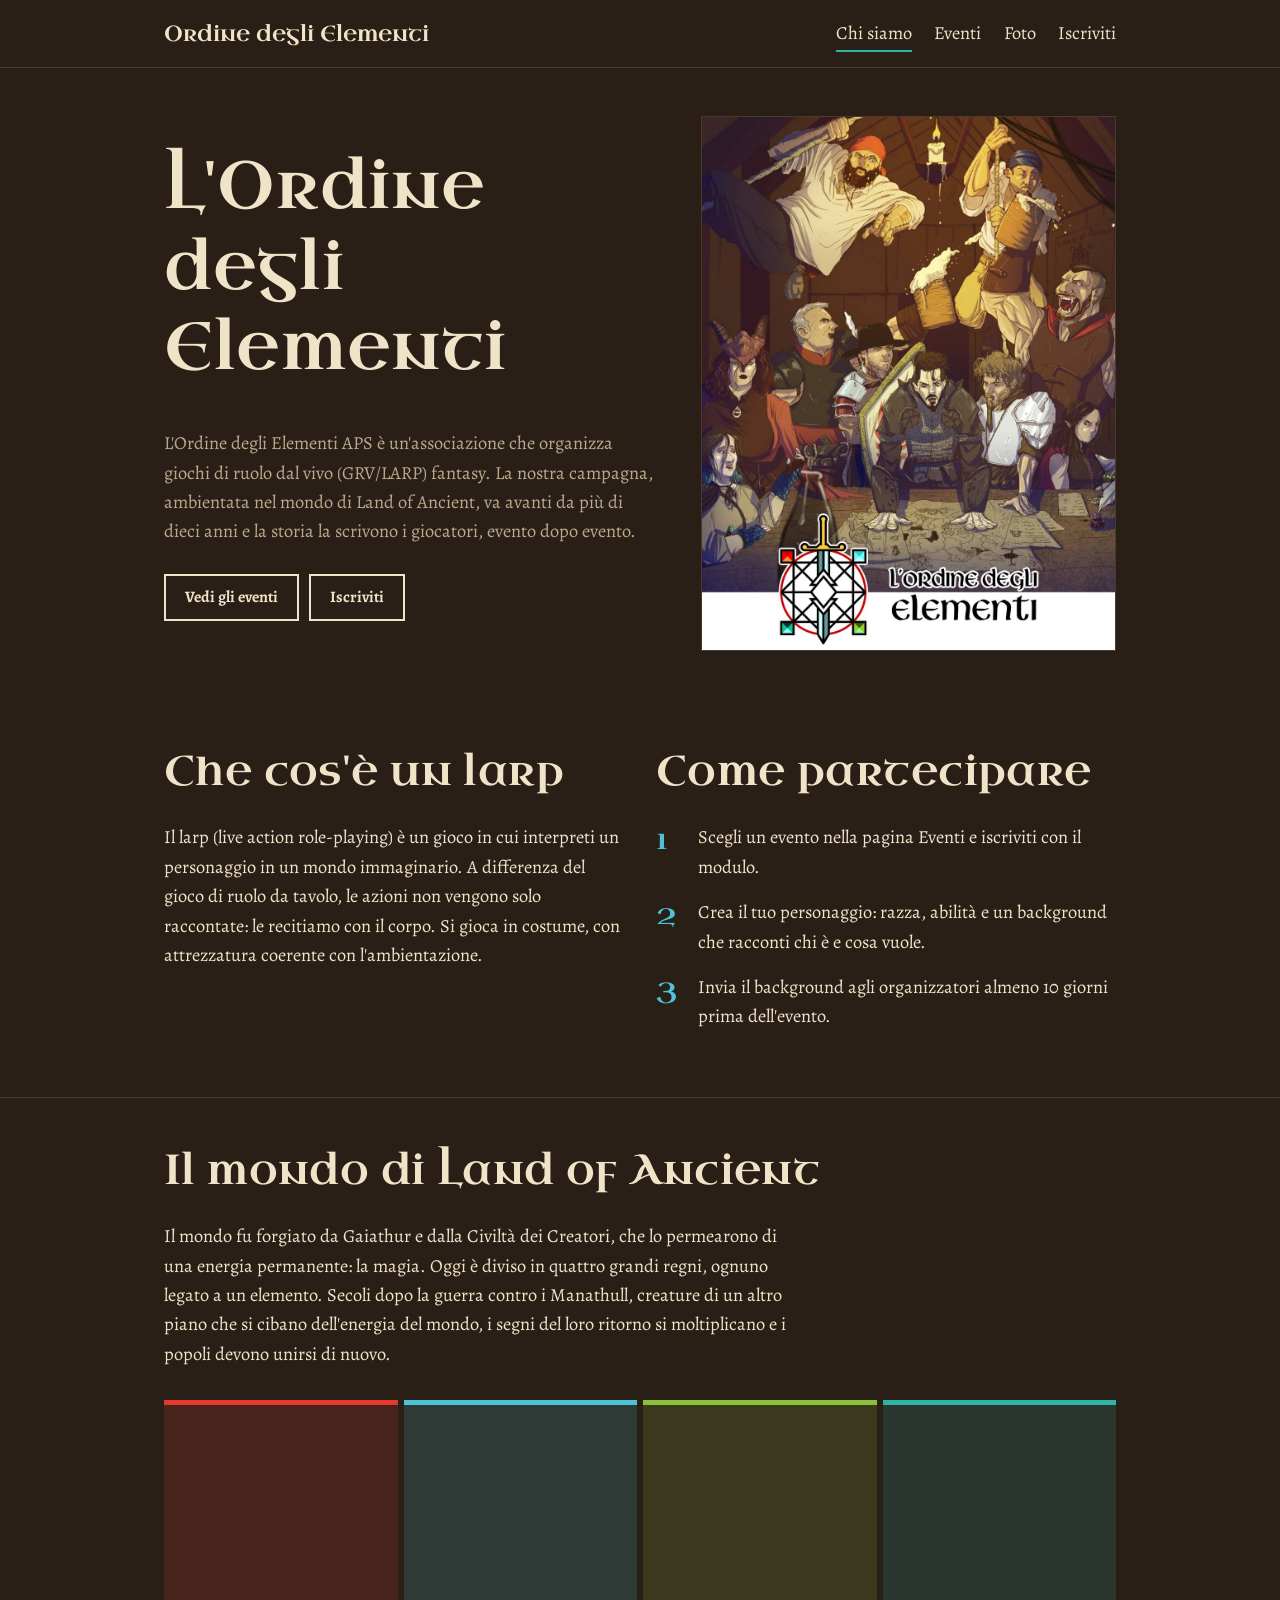
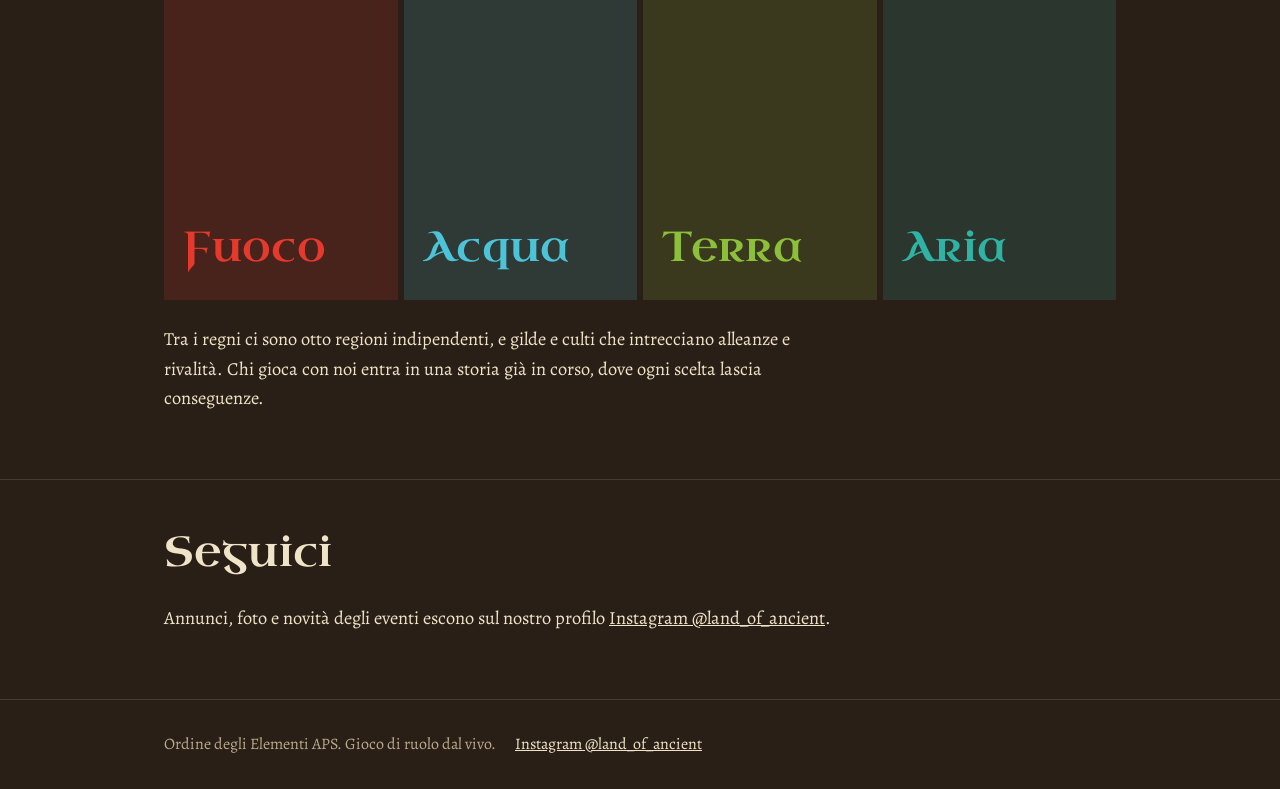
==== index.html @ 0343bbaa "Update index.html" ====
<!doctype html><html lang="it"><head><meta charset="utf-8"><meta name="viewport" content="width=device-width,initial-scale=1">
<title>L'Ordine degli Elementi | GRV e LARP fantasy – Land of Ancient</title><meta name="description" content="L'Ordine degli Elementi APS organizza giochi di ruolo dal vivo (GRV/LARP) fantasy nel mondo di Land of Ancient. Scopri eventi, ambientazione e come partecipare."><meta name="robots" content="index, follow">
<link rel="canonical" href="https://landofancient.github.io/ordine-degli-elementi/"> <meta property="og:type" content="website"> <meta property="og:title" content="L'Ordine degli Elementi | GRV e LARP fantasy"> <meta property="og:description" content="Giochi di ruolo dal vivo (GRV/LARP) nel mondo fantasy di Land of Ancient. Eventi, ambientazione e avventure."> <meta property="og:url" content="https://landofancient.github.io/ordine-degli-elementi/"> <meta property="og:image" content="https://landofancient.github.io/ordine-degli-elementi/assets/copertina.jpg">
<link rel="alternate" type="application/rss+xml" title="Eventi" href="feed.xml">
<link rel="preconnect" href="https://fonts.googleapis.com"><link rel="preconnect" href="https://fonts.gstatic.com" crossorigin>
<link href="https://fonts.googleapis.com/css2?family=Alegreya:wght@400;700&family=Uncial+Antiqua&display=swap" rel="stylesheet">
<link rel="stylesheet" href="assets/style.css"></head><body>
<header><div class="wrap"><a class="brand" href="index.html">Ordine degli Elementi</a><nav>
<a href="index.html" aria-current="page">Chi siamo</a><a href="eventi.html">Eventi</a><a href="foto.html">Foto</a><a href="iscrizioni.html">Iscriviti</a></nav></div></header><main>
<div class="wrap hero"><div><h1>L'Ordine degli Elementi</h1>
<p>L'Ordine degli Elementi APS è un'associazione che organizza giochi di ruolo dal vivo (GRV/LARP) fantasy. La nostra campagna, ambientata nel mondo di Land of Ancient, va avanti da più di dieci anni e la storia la scrivono i giocatori, evento dopo evento.</p>
<a class="btn" href="eventi.html">Vedi gli eventi</a><a class="btn" href="iscrizioni.html">Iscriviti</a></div>
<img src="assets/copertina.jpg" width="1000" height="1294" alt="Illustrazione di copertina: un gruppo di avventurieri attorno a un tavolo con una mappa, e il logo dell'Ordine degli Elementi"></div>
<section><div class="wrap cols">
<div><h2>Che cos'è un larp</h2><p>Il larp (live action role-playing) è un gioco in cui interpreti un personaggio in un mondo immaginario. A differenza del gioco di ruolo da tavolo, le azioni non vengono solo raccontate: le recitiamo con il corpo. Si gioca in costume, con attrezzatura coerente con l'ambientazione.</p></div>
<div><h2>Come partecipare</h2><ol class="passi"><li>Scegli un evento nella pagina Eventi e iscriviti con il modulo.</li><li>Crea il tuo personaggio: razza, abilità e un background che racconti chi è e cosa vuole.</li><li>Invia il background agli organizzatori almeno 10 giorni prima dell'evento.</li></ol></div>
</div></section>
<section><div class="wrap"><h2>Il mondo di Land of Ancient</h2>
<p style="max-width:40rem">Il mondo fu forgiato da Gaiathur e dalla Civiltà dei Creatori, che lo permearono di una energia permanente: la magia. Oggi è diviso in quattro grandi regni, ognuno legato a un elemento. Secoli dopo la guerra contro i Manathull, creature di un altro piano che si cibano dell'energia del mondo, i segni del loro ritorno si moltiplicano e i popoli devono unirsi di nuovo.</p>
<div class="porte" aria-label="I quattro grandi regni">
<div class="porta" tabindex="0" style="--c:var(--fuoco)"><h2>Fuoco</h2><p>Il Patriarcato del Fuoco ha capitale a Pianfuocato. Il patriarca si sceglie tra i dieci Campioni, con una sfida all'ultimo sangue. Oggi il trono è vuoto e restano due Campioni a difendere il regno.</p></div>
<div class="porta" tabindex="0" style="--c:var(--acqua)"><h2>Acqua</h2><p>Il Matriarcato dell'Acqua, guidato da Lady Awelta, fu il più colpito dalla grande guerra. Il suo popolo, aperto e pacifico, vive soprattutto di navigazione tra Acquaviva, Fontesacra e Grandefiume.</p></div>
<div class="porta" tabindex="0" style="--c:var(--terra)"><h2>Terra</h2><p>Il Matriarcato della Terra ha capitale a Lagorotto, tra Boscofitto, Rocciascura e Riccocolle. Qui vivono morfici, elfi silvani, umani e nani, e qui sono comparsi i primi segnali del ritorno dei Manathull.</p></div>
<div class="porta" tabindex="0" style="--c:var(--aria)"><h2>Aria</h2><p>Il Patriarcato dell'Aria ha capitale a Delo, città sacra e sede del Culto dell'Oracolo, che custodisce il Libro Sacro e comunica con i Creatori.</p></div>
</div>
<p style="max-width:40rem;margin-top:1.5rem">Tra i regni ci sono otto regioni indipendenti, e gilde e culti che intrecciano alleanze e rivalità. Chi gioca con noi entra in una storia già in corso, dove ogni scelta lascia conseguenze.</p></div></section>
<section><div class="wrap"><h2>Seguici</h2><p>Annunci, foto e novità degli eventi escono sul nostro profilo <a href="https://www.instagram.com/land_of_ancient">Instagram @land_of_ancient</a>.</p></div></section>
</main><footer><div class="wrap">Ordine degli Elementi APS. Gioco di ruolo dal vivo.
<a href="https://www.instagram.com/land_of_ancient">Instagram @land_of_ancient</a>
---- assets/style.css ----
:root{--ground:#2a1f17;--ink:#f0e4c8;--mute:#b9aa8c;--line:#4b3a2c;
--fuoco:#e5392e;--acqua:#4cc3d6;--terra:#8cc03a;--aria:#2fb3a4;
--serif:"Uncial Antiqua","Iowan Old Style",Georgia,serif;--sans:"Alegreya","Palatino Linotype",Georgia,serif}
*{box-sizing:border-box}html{scroll-padding-top:4rem}
body{margin:0;background:var(--ground);color:var(--ink);font:1.15rem/1.6 var(--sans)}
h1,h2,h3{font-family:var(--serif);font-weight:400;line-height:1.2;letter-spacing:.01em;margin:0 0 .6em}
h1{font-size:clamp(2.3rem,6vw,4.2rem)}h2{font-size:clamp(1.8rem,4vw,2.6rem)}h3{font-size:1.5rem}
a{color:var(--ink)}a:focus-visible,button:focus-visible,select:focus-visible,.porta:focus-visible{outline:3px solid var(--aria);outline-offset:3px}
.wrap{max-width:62rem;margin:0 auto;padding:0 1.25rem}
header{border-bottom:1px solid var(--line)}
header .wrap{display:flex;justify-content:space-between;align-items:center;flex-wrap:wrap;gap:.5rem 1.5rem;padding-block:.9rem}
.brand{font:1.4rem var(--serif);text-decoration:none}nav{display:flex;gap:1.4rem}
nav a{text-decoration:none;padding:.2rem 0;border-bottom:2px solid transparent}
nav a:hover,nav a[aria-current]{border-color:var(--aria)}
.hero{display:grid;grid-template-columns:1.2fr 1fr;gap:2.5rem;align-items:center;padding:3rem 1.25rem}.hero p{max-width:34rem;color:var(--mute)}.hero img{width:100%;height:auto;display:block;border:1px solid var(--line)}
.porte{display:flex;gap:6px;height:min(62vh,500px);margin-top:2rem}
.porta{flex:1;display:flex;flex-direction:column;justify-content:flex-end;padding:1.2rem;border-top:5px solid var(--c);background:color-mix(in srgb,var(--c) 16%,var(--ground));transition:flex .5s}
.porta h2{color:var(--c);margin:0}
.porta p{margin:.5rem 0 0;max-height:0;opacity:0;overflow:hidden;transition:max-height .5s,opacity .5s}
.porta:hover,.porta:focus{flex:3}.porta:hover p,.porta:focus p{max-height:14rem;opacity:1}
section{padding:3rem 0}section+section{border-top:1px solid var(--line)}
.cols{display:grid;grid-template-columns:repeat(auto-fit,minmax(15rem,1fr));gap:2rem}
.passi{list-style:none;padding:0;counter-reset:p;display:grid;gap:1rem}
.passi li{counter-increment:p;padding-left:2.6rem;position:relative}
.passi li::before{content:counter(p);position:absolute;left:0;top:-.1rem;font:1.8rem var(--serif);color:var(--acqua)}
.btn{display:inline-block;padding:.55rem 1.2rem;border:2px solid var(--ink);text-decoration:none;font-weight:700;background:none;color:var(--ink);font-family:inherit;font-size:1rem;cursor:pointer;margin:.6rem .6rem 0 0}
.btn:hover{background:var(--ink);color:var(--ground)}
.ev{border-left:5px solid var(--c,var(--aria));padding:.2rem 0 .6rem 1.2rem;margin-bottom:2rem}
.ev[data-el=fuoco]{--c:var(--fuoco)}.ev[data-el=acqua]{--c:var(--acqua)}.ev[data-el=terra]{--c:var(--terra)}.ev[data-el=aria]{--c:var(--aria)}
.ev h3{margin:0}.meta{color:var(--mute);margin:.2rem 0}.ev p:not(.meta){margin:.4rem 0;max-width:40rem}
.past .ev{opacity:.65}
select{font:inherit;padding:.5rem;background:var(--ground);color:var(--ink);border:2px solid var(--ink);max-width:100%}
.form{margin-top:1.5rem}.form iframe{width:100%;height:80vh;min-height:640px;border:1px solid var(--line);background:#fff}
.album{padding:2rem 0}.album h2{margin-bottom:.2rem}
.grid{display:grid;grid-template-columns:repeat(auto-fill,minmax(14rem,1fr));gap:.6rem;margin-top:1rem}
.th{padding:0;border:0;background:var(--line);cursor:zoom-in;aspect-ratio:4/3;overflow:hidden}
.th img{width:100%;height:100%;object-fit:cover;display:block}.th:hover img{opacity:.85}
dialog{border:0;padding:0;background:none;max-width:96vw;max-height:96vh;color:var(--ink)}
dialog::backdrop{background:rgba(20,14,10,.92)}dialog img{max-width:96vw;max-height:84vh;display:block;margin:auto}
dialog .btn{display:block;margin:.8rem auto 0;background:var(--ground)}
footer{border-top:1px solid var(--line);padding:2rem 0;color:var(--mute);font-size:1rem}
footer a{margin-left:1rem}
@media(max-width:700px){.hero{grid-template-columns:1fr}.porte{flex-direction:column;height:auto}.porta p{max-height:none;opacity:1}.porta:hover,.porta:focus{flex:1}}
@media(prefers-reduced-motion:reduce){*{transition:none!important}}
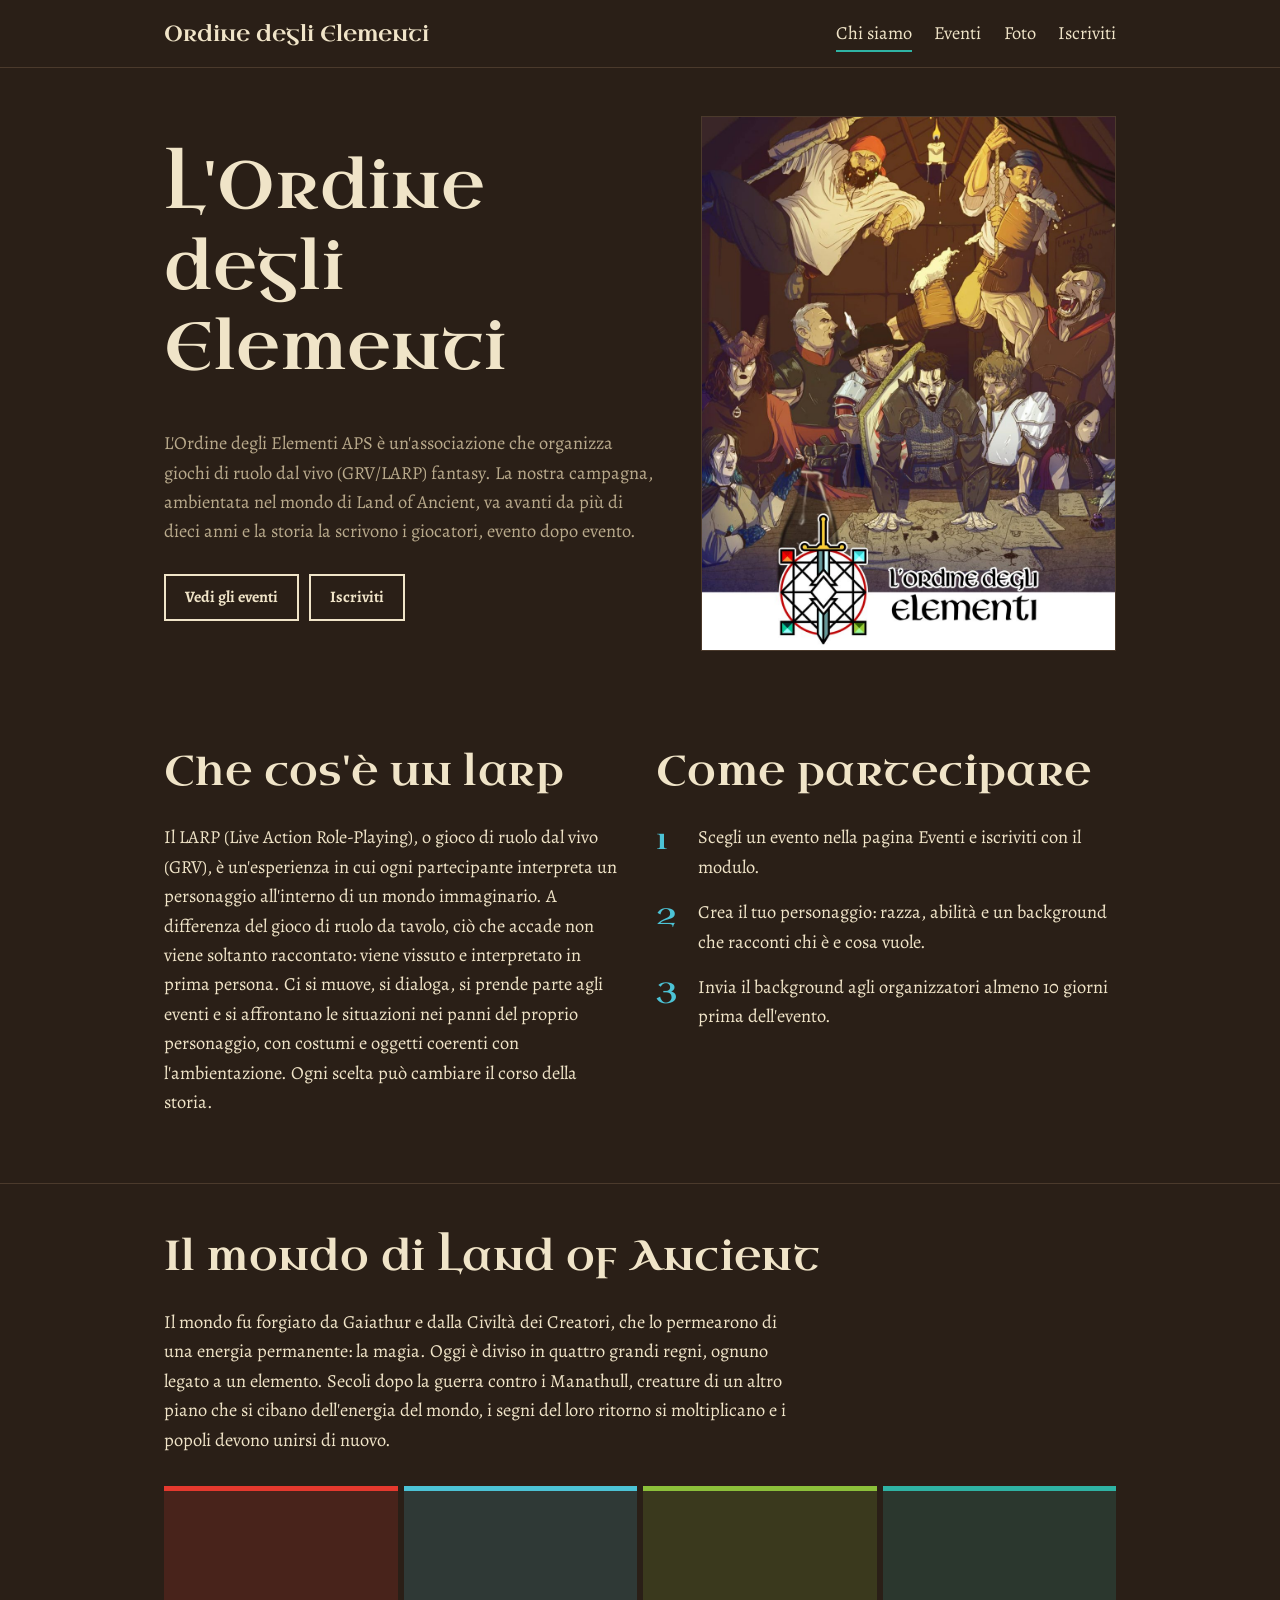
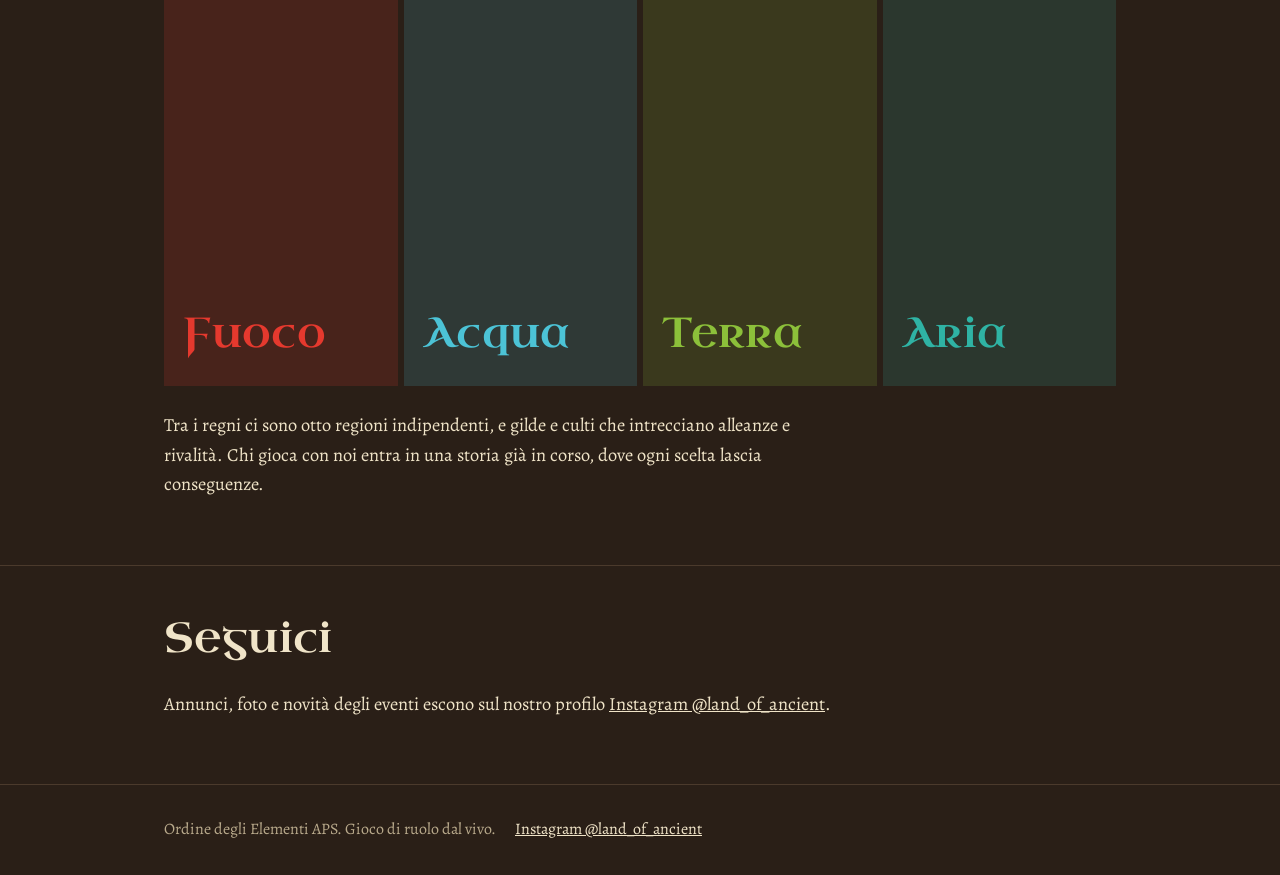
==== commit cc528946: "Revise LARP description for clarity and detail Updated the description of LARP to provide a more det" ====
--- a/index.html
+++ b/index.html
@@ -12,7 +12,8 @@
 <a class="btn" href="eventi.html">Vedi gli eventi</a><a class="btn" href="iscrizioni.html">Iscriviti</a></div>
 <img src="assets/copertina.jpg" width="1000" height="1294" alt="Illustrazione di copertina: un gruppo di avventurieri attorno a un tavolo con una mappa, e il logo dell'Ordine degli Elementi"></div>
 <section><div class="wrap cols">
-<div><h2>Che cos'è un larp</h2><p>Il larp (live action role-playing) è un gioco in cui interpreti un personaggio in un mondo immaginario. A differenza del gioco di ruolo da tavolo, le azioni non vengono solo raccontate: le recitiamo con il corpo. Si gioca in costume, con attrezzatura coerente con l'ambientazione.</p></div>
+<div><h2>Che cos'è un larp</h2><p>Il LARP (Live Action Role-Playing), o gioco di ruolo dal vivo (GRV), è un'esperienza in cui ogni partecipante interpreta un personaggio all'interno di un mondo immaginario. A differenza del gioco di ruolo da tavolo, ciò che accade non viene soltanto raccontato: viene vissuto e interpretato in prima persona. Ci si muove, si dialoga, si prende parte agli eventi e si affrontano le situazioni nei panni del proprio personaggio, con costumi e oggetti coerenti con l'ambientazione. Ogni scelta può cambiare il corso della storia.
+</p></div>
 <div><h2>Come partecipare</h2><ol class="passi"><li>Scegli un evento nella pagina Eventi e iscriviti con il modulo.</li><li>Crea il tuo personaggio: razza, abilità e un background che racconti chi è e cosa vuole.</li><li>Invia il background agli organizzatori almeno 10 giorni prima dell'evento.</li></ol></div>
 </div></section>
 <section><div class="wrap"><h2>Il mondo di Land of Ancient</h2>
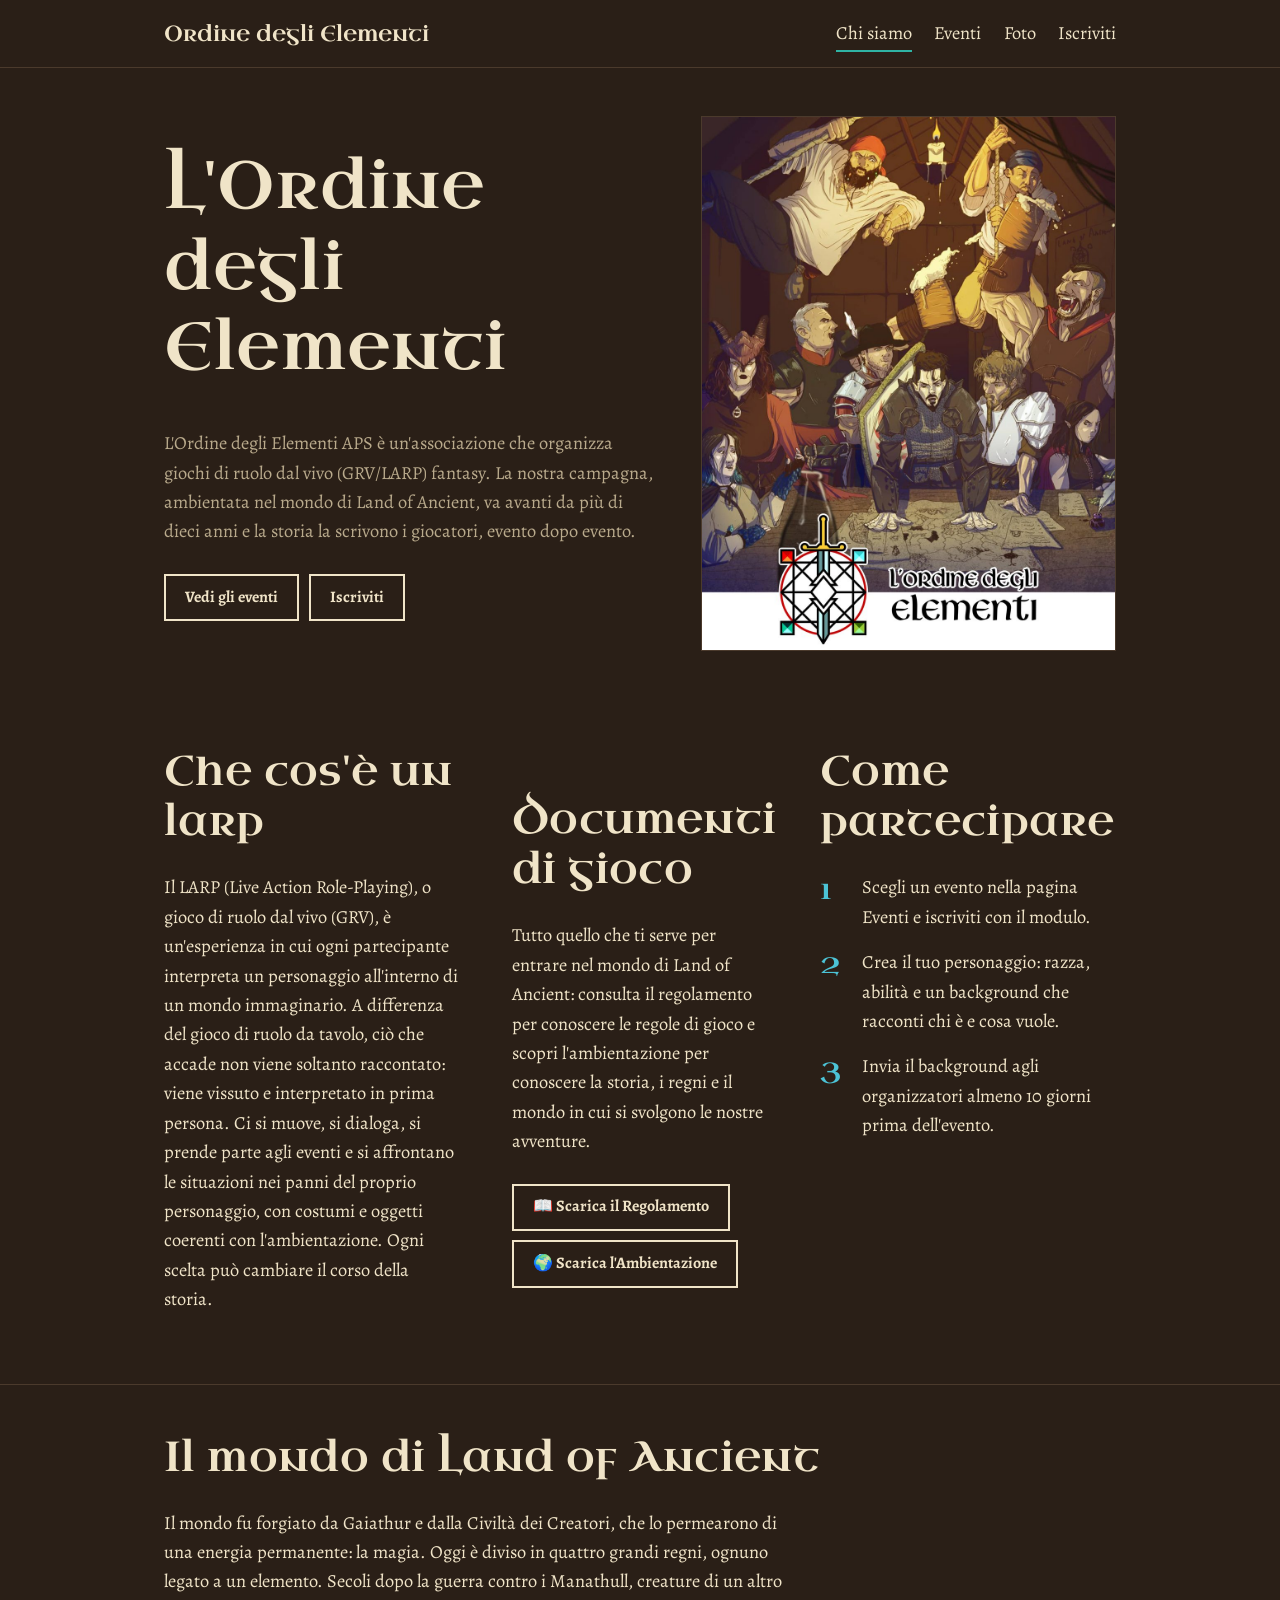
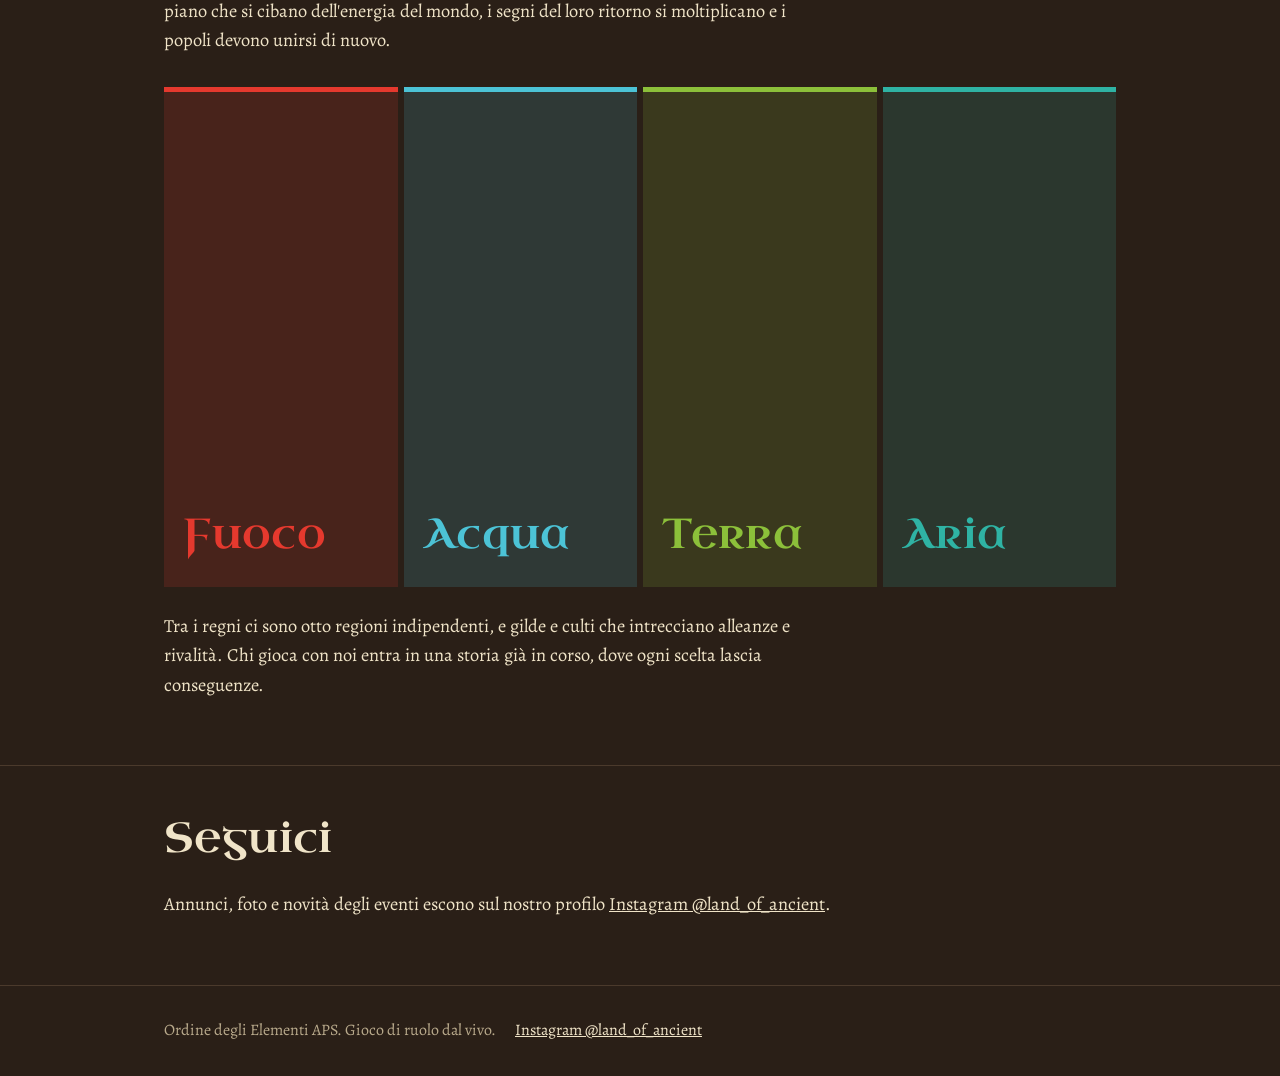
==== commit 458b9911: "Update index.html" ====
--- a/index.html
+++ b/index.html
@@ -14,8 +14,14 @@
 <section><div class="wrap cols">
 <div><h2>Che cos'è un larp</h2><p>Il LARP (Live Action Role-Playing), o gioco di ruolo dal vivo (GRV), è un'esperienza in cui ogni partecipante interpreta un personaggio all'interno di un mondo immaginario. A differenza del gioco di ruolo da tavolo, ciò che accade non viene soltanto raccontato: viene vissuto e interpretato in prima persona. Ci si muove, si dialoga, si prende parte agli eventi e si affrontano le situazioni nei panni del proprio personaggio, con costumi e oggetti coerenti con l'ambientazione. Ogni scelta può cambiare il corso della storia.
 </p></div>
+
+<section><div class="wrap"><h2>Documenti di gioco</h2>
+<p>Tutto quello che ti serve per entrare nel mondo di Land of Ancient: consulta il regolamento per conoscere le regole di gioco e scopri l'ambientazione per conoscere la storia, i regni e il mondo in cui si svolgono le nostre avventure.</p>
+<div class="documenti"><a class="btn" href="documenti/regolamento.pdf" target="_blank" rel="noopener">
+📖 Scarica il Regolamento</a><a class="btn" href="documenti/ambientazione.pdf" target="_blank" rel="noopener">🌍 Scarica l'Ambientazione</a></div></div></section>
 <div><h2>Come partecipare</h2><ol class="passi"><li>Scegli un evento nella pagina Eventi e iscriviti con il modulo.</li><li>Crea il tuo personaggio: razza, abilità e un background che racconti chi è e cosa vuole.</li><li>Invia il background agli organizzatori almeno 10 giorni prima dell'evento.</li></ol></div>
 </div></section>
+
 <section><div class="wrap"><h2>Il mondo di Land of Ancient</h2>
 <p style="max-width:40rem">Il mondo fu forgiato da Gaiathur e dalla Civiltà dei Creatori, che lo permearono di una energia permanente: la magia. Oggi è diviso in quattro grandi regni, ognuno legato a un elemento. Secoli dopo la guerra contro i Manathull, creature di un altro piano che si cibano dell'energia del mondo, i segni del loro ritorno si moltiplicano e i popoli devono unirsi di nuovo.</p>
 <div class="porte" aria-label="I quattro grandi regni">
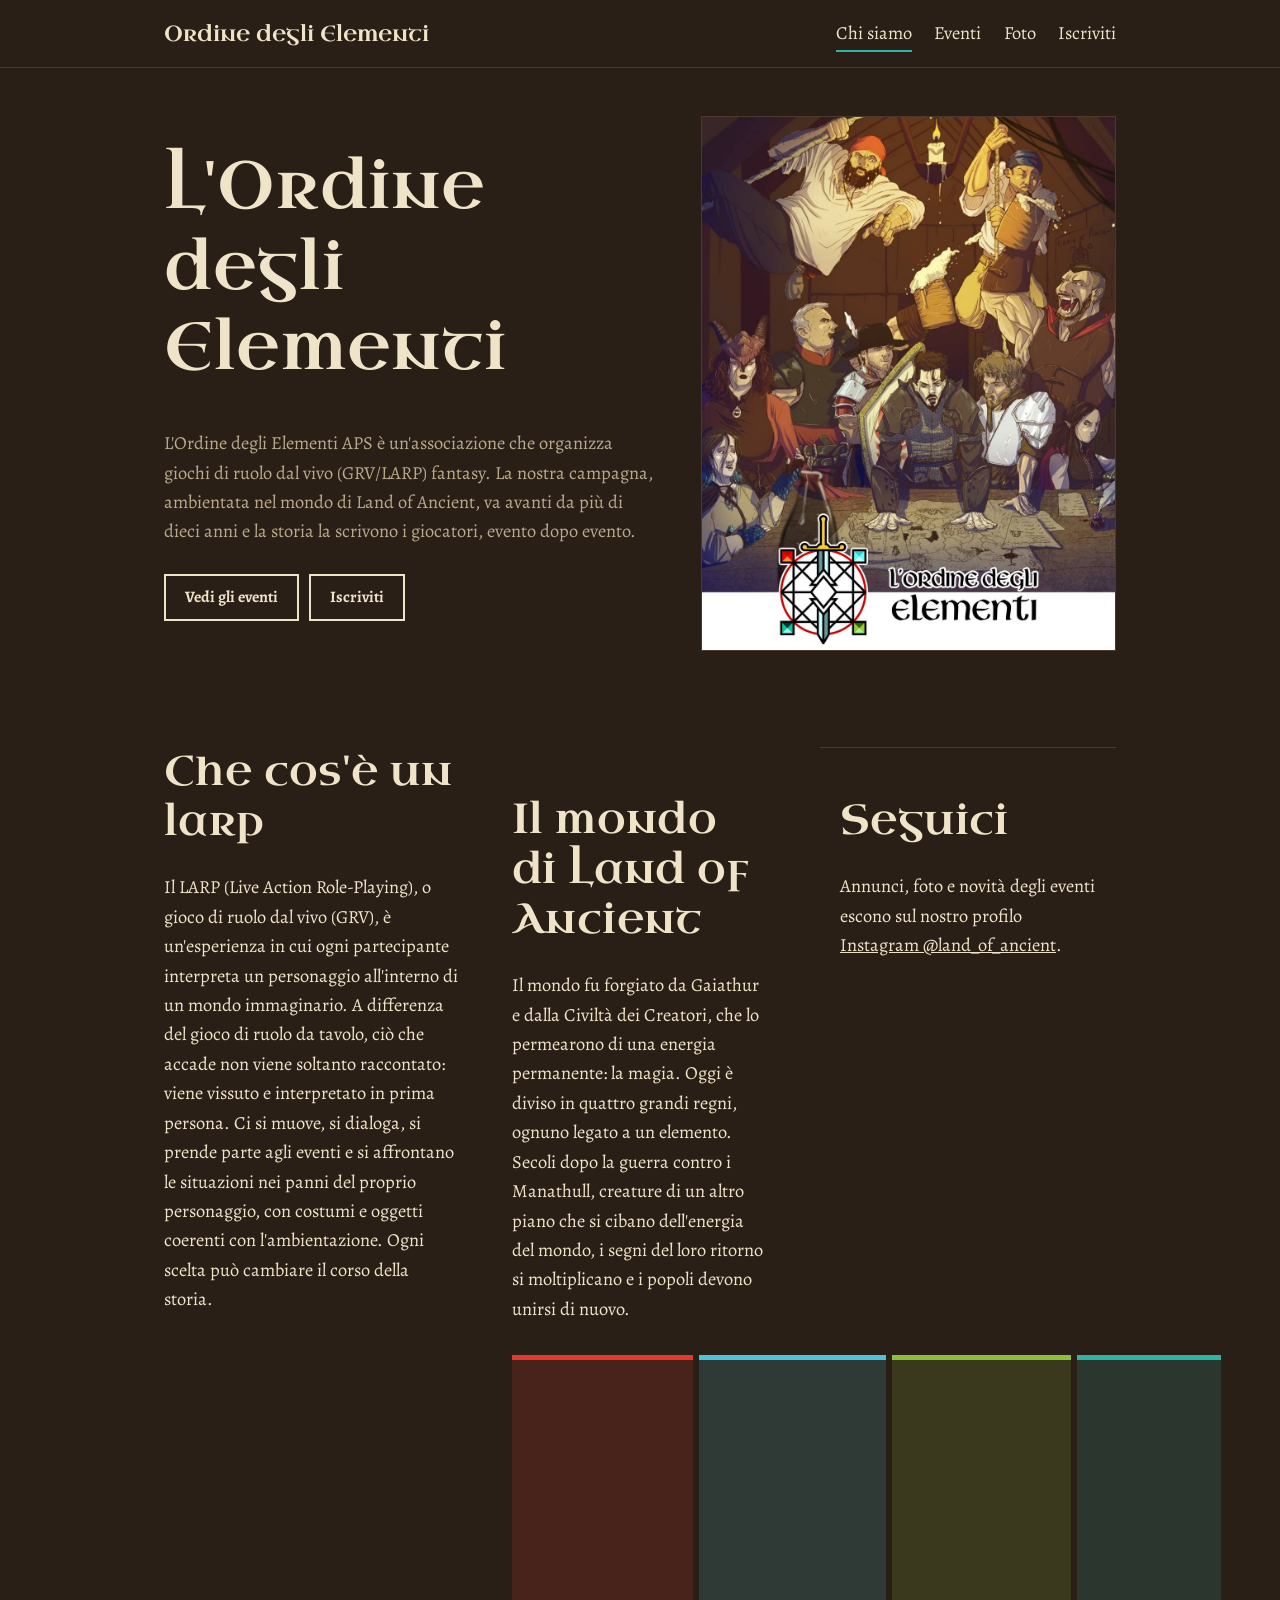
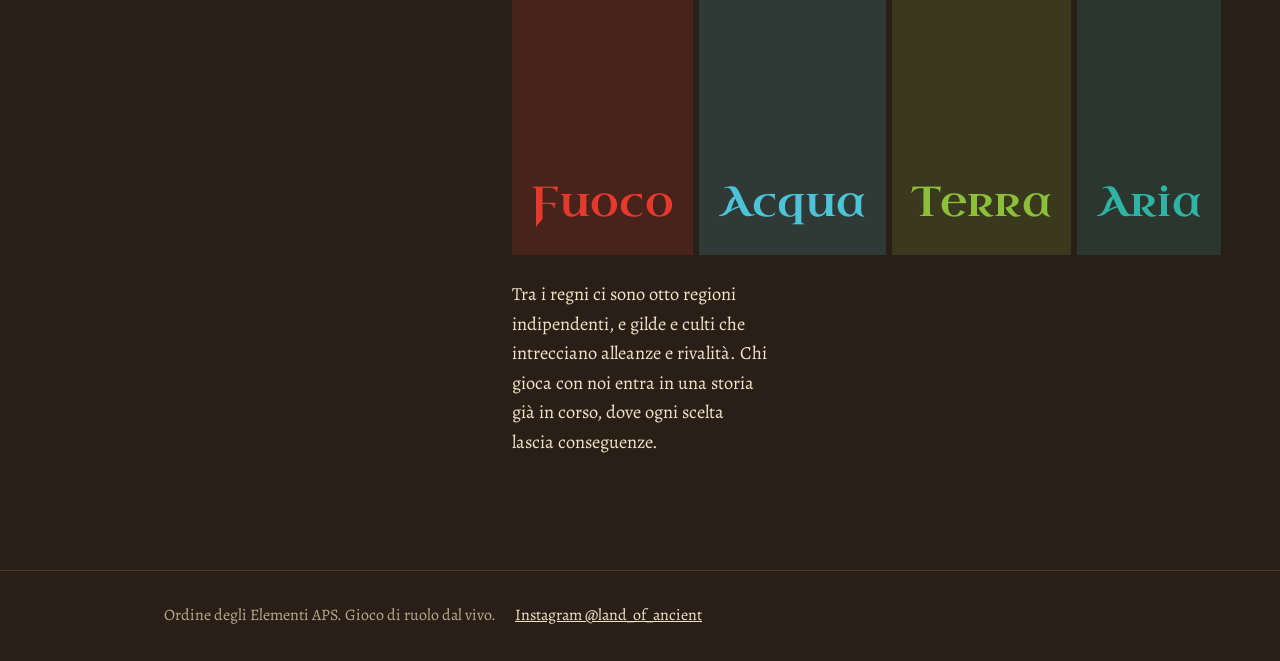
==== commit 1168c605: "Update index.html" ====
--- a/index.html
+++ b/index.html
@@ -14,14 +14,6 @@
 <section><div class="wrap cols">
 <div><h2>Che cos'è un larp</h2><p>Il LARP (Live Action Role-Playing), o gioco di ruolo dal vivo (GRV), è un'esperienza in cui ogni partecipante interpreta un personaggio all'interno di un mondo immaginario. A differenza del gioco di ruolo da tavolo, ciò che accade non viene soltanto raccontato: viene vissuto e interpretato in prima persona. Ci si muove, si dialoga, si prende parte agli eventi e si affrontano le situazioni nei panni del proprio personaggio, con costumi e oggetti coerenti con l'ambientazione. Ogni scelta può cambiare il corso della storia.
 </p></div>
-
-<section><div class="wrap"><h2>Documenti di gioco</h2>
-<p>Tutto quello che ti serve per entrare nel mondo di Land of Ancient: consulta il regolamento per conoscere le regole di gioco e scopri l'ambientazione per conoscere la storia, i regni e il mondo in cui si svolgono le nostre avventure.</p>
-<div class="documenti"><a class="btn" href="documenti/regolamento.pdf" target="_blank" rel="noopener">
-📖 Scarica il Regolamento</a><a class="btn" href="documenti/ambientazione.pdf" target="_blank" rel="noopener">🌍 Scarica l'Ambientazione</a></div></div></section>
-<div><h2>Come partecipare</h2><ol class="passi"><li>Scegli un evento nella pagina Eventi e iscriviti con il modulo.</li><li>Crea il tuo personaggio: razza, abilità e un background che racconti chi è e cosa vuole.</li><li>Invia il background agli organizzatori almeno 10 giorni prima dell'evento.</li></ol></div>
-</div></section>
-
 <section><div class="wrap"><h2>Il mondo di Land of Ancient</h2>
 <p style="max-width:40rem">Il mondo fu forgiato da Gaiathur e dalla Civiltà dei Creatori, che lo permearono di una energia permanente: la magia. Oggi è diviso in quattro grandi regni, ognuno legato a un elemento. Secoli dopo la guerra contro i Manathull, creature di un altro piano che si cibano dell'energia del mondo, i segni del loro ritorno si moltiplicano e i popoli devono unirsi di nuovo.</p>
 <div class="porte" aria-label="I quattro grandi regni">
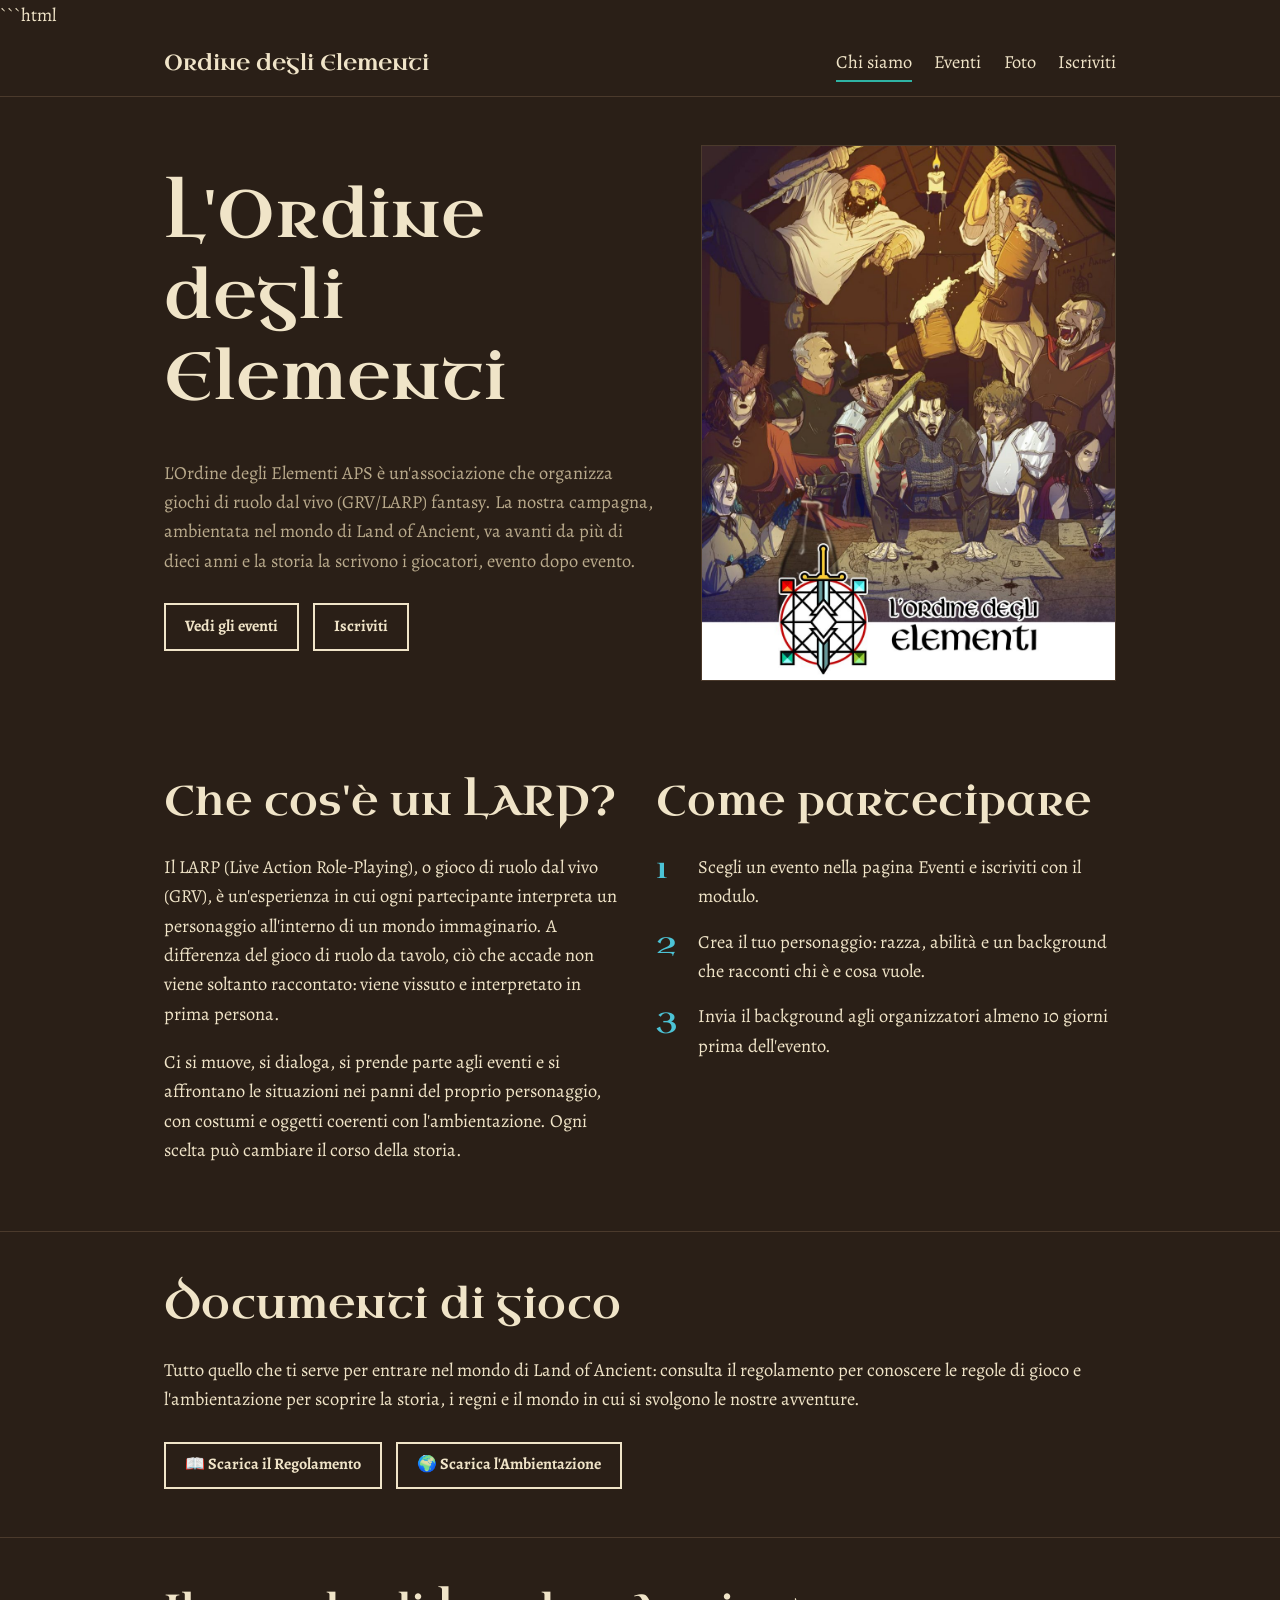
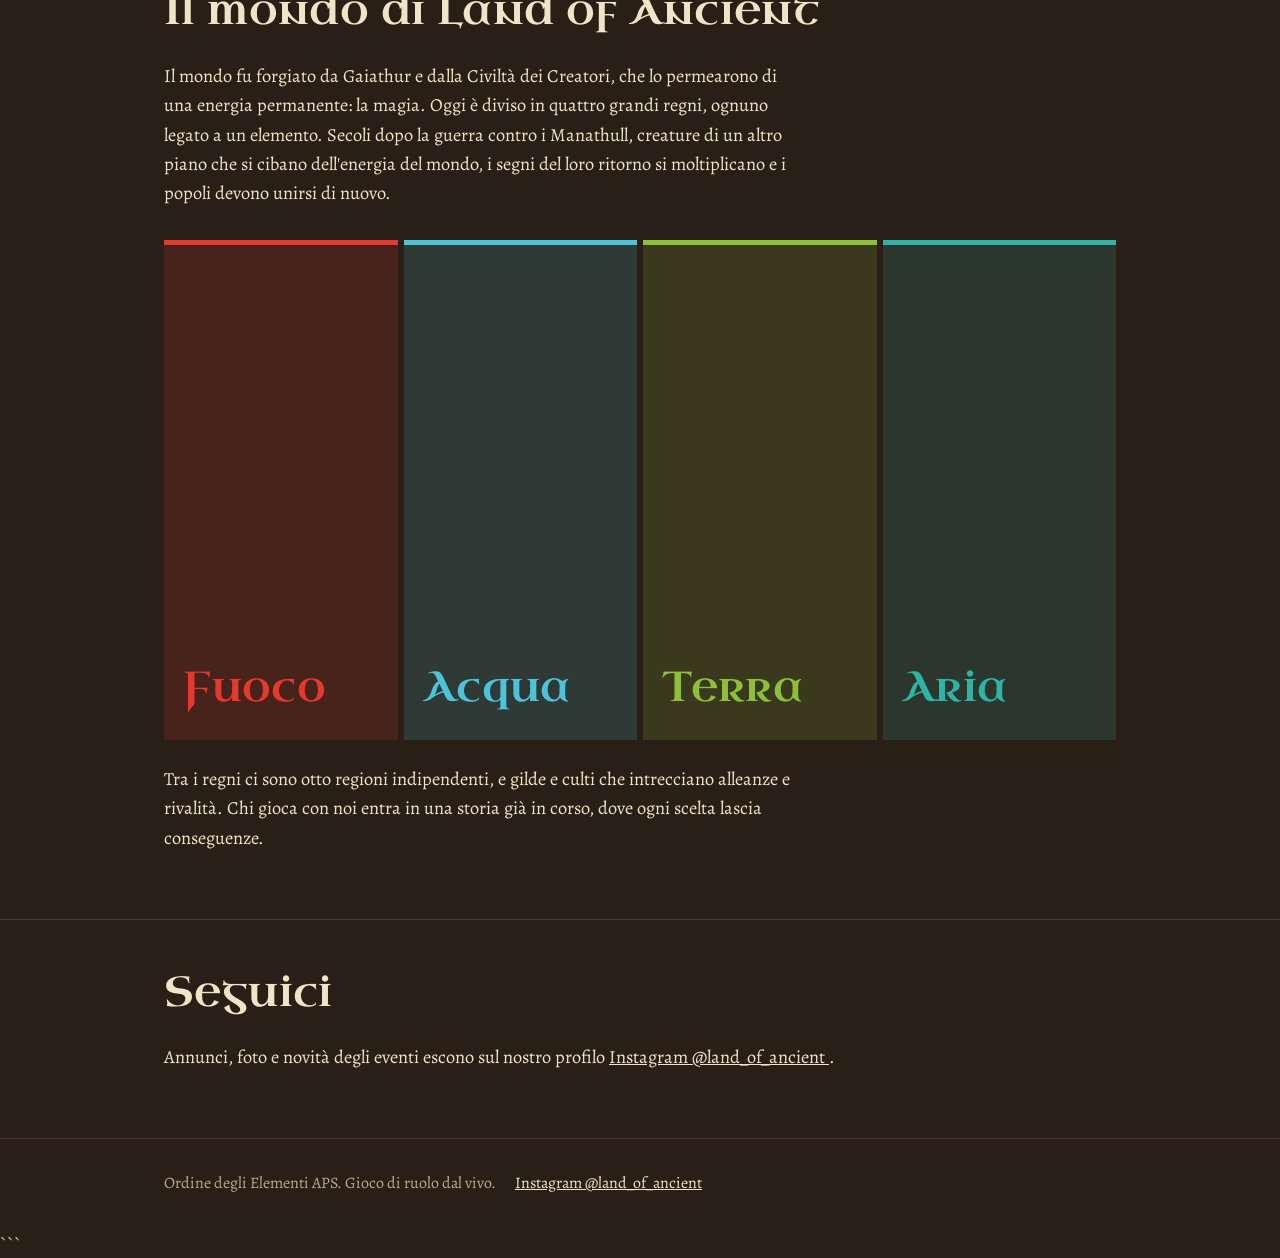
==== commit 68e29330: "Update index.html" ====
--- a/index.html
+++ b/index.html
@@ -1,28 +1,285 @@
-<!doctype html><html lang="it"><head><meta charset="utf-8"><meta name="viewport" content="width=device-width,initial-scale=1">
-<title>L'Ordine degli Elementi | GRV e LARP fantasy – Land of Ancient</title><meta name="description" content="L'Ordine degli Elementi APS organizza giochi di ruolo dal vivo (GRV/LARP) fantasy nel mondo di Land of Ancient. Scopri eventi, ambientazione e come partecipare."><meta name="robots" content="index, follow">
-<link rel="canonical" href="https://landofancient.github.io/ordine-degli-elementi/"> <meta property="og:type" content="website"> <meta property="og:title" content="L'Ordine degli Elementi | GRV e LARP fantasy"> <meta property="og:description" content="Giochi di ruolo dal vivo (GRV/LARP) nel mondo fantasy di Land of Ancient. Eventi, ambientazione e avventure."> <meta property="og:url" content="https://landofancient.github.io/ordine-degli-elementi/"> <meta property="og:image" content="https://landofancient.github.io/ordine-degli-elementi/assets/copertina.jpg">
-<link rel="alternate" type="application/rss+xml" title="Eventi" href="feed.xml">
-<link rel="preconnect" href="https://fonts.googleapis.com"><link rel="preconnect" href="https://fonts.gstatic.com" crossorigin>
-<link href="https://fonts.googleapis.com/css2?family=Alegreya:wght@400;700&family=Uncial+Antiqua&display=swap" rel="stylesheet">
-<link rel="stylesheet" href="assets/style.css"></head><body>
-<header><div class="wrap"><a class="brand" href="index.html">Ordine degli Elementi</a><nav>
-<a href="index.html" aria-current="page">Chi siamo</a><a href="eventi.html">Eventi</a><a href="foto.html">Foto</a><a href="iscrizioni.html">Iscriviti</a></nav></div></header><main>
-<div class="wrap hero"><div><h1>L'Ordine degli Elementi</h1>
-<p>L'Ordine degli Elementi APS è un'associazione che organizza giochi di ruolo dal vivo (GRV/LARP) fantasy. La nostra campagna, ambientata nel mondo di Land of Ancient, va avanti da più di dieci anni e la storia la scrivono i giocatori, evento dopo evento.</p>
-<a class="btn" href="eventi.html">Vedi gli eventi</a><a class="btn" href="iscrizioni.html">Iscriviti</a></div>
-<img src="assets/copertina.jpg" width="1000" height="1294" alt="Illustrazione di copertina: un gruppo di avventurieri attorno a un tavolo con una mappa, e il logo dell'Ordine degli Elementi"></div>
-<section><div class="wrap cols">
-<div><h2>Che cos'è un larp</h2><p>Il LARP (Live Action Role-Playing), o gioco di ruolo dal vivo (GRV), è un'esperienza in cui ogni partecipante interpreta un personaggio all'interno di un mondo immaginario. A differenza del gioco di ruolo da tavolo, ciò che accade non viene soltanto raccontato: viene vissuto e interpretato in prima persona. Ci si muove, si dialoga, si prende parte agli eventi e si affrontano le situazioni nei panni del proprio personaggio, con costumi e oggetti coerenti con l'ambientazione. Ogni scelta può cambiare il corso della storia.
-</p></div>
-<section><div class="wrap"><h2>Il mondo di Land of Ancient</h2>
-<p style="max-width:40rem">Il mondo fu forgiato da Gaiathur e dalla Civiltà dei Creatori, che lo permearono di una energia permanente: la magia. Oggi è diviso in quattro grandi regni, ognuno legato a un elemento. Secoli dopo la guerra contro i Manathull, creature di un altro piano che si cibano dell'energia del mondo, i segni del loro ritorno si moltiplicano e i popoli devono unirsi di nuovo.</p>
-<div class="porte" aria-label="I quattro grandi regni">
-<div class="porta" tabindex="0" style="--c:var(--fuoco)"><h2>Fuoco</h2><p>Il Patriarcato del Fuoco ha capitale a Pianfuocato. Il patriarca si sceglie tra i dieci Campioni, con una sfida all'ultimo sangue. Oggi il trono è vuoto e restano due Campioni a difendere il regno.</p></div>
-<div class="porta" tabindex="0" style="--c:var(--acqua)"><h2>Acqua</h2><p>Il Matriarcato dell'Acqua, guidato da Lady Awelta, fu il più colpito dalla grande guerra. Il suo popolo, aperto e pacifico, vive soprattutto di navigazione tra Acquaviva, Fontesacra e Grandefiume.</p></div>
-<div class="porta" tabindex="0" style="--c:var(--terra)"><h2>Terra</h2><p>Il Matriarcato della Terra ha capitale a Lagorotto, tra Boscofitto, Rocciascura e Riccocolle. Qui vivono morfici, elfi silvani, umani e nani, e qui sono comparsi i primi segnali del ritorno dei Manathull.</p></div>
-<div class="porta" tabindex="0" style="--c:var(--aria)"><h2>Aria</h2><p>Il Patriarcato dell'Aria ha capitale a Delo, città sacra e sede del Culto dell'Oracolo, che custodisce il Libro Sacro e comunica con i Creatori.</p></div>
-</div>
-<p style="max-width:40rem;margin-top:1.5rem">Tra i regni ci sono otto regioni indipendenti, e gilde e culti che intrecciano alleanze e rivalità. Chi gioca con noi entra in una storia già in corso, dove ogni scelta lascia conseguenze.</p></div></section>
-<section><div class="wrap"><h2>Seguici</h2><p>Annunci, foto e novità degli eventi escono sul nostro profilo <a href="https://www.instagram.com/land_of_ancient">Instagram @land_of_ancient</a>.</p></div></section>
-</main><footer><div class="wrap">Ordine degli Elementi APS. Gioco di ruolo dal vivo.
-<a href="https://www.instagram.com/land_of_ancient">Instagram @land_of_ancient</a> 
+```html
+<!doctype html>
+<html lang="it">
+
+<head>
+  <meta charset="utf-8">
+  <meta name="viewport" content="width=device-width,initial-scale=1">
+
+  <title>L'Ordine degli Elementi | GRV e LARP fantasy – Land of Ancient</title>
+
+  <meta name="description" content="L'Ordine degli Elementi APS organizza giochi di ruolo dal vivo (GRV/LARP) fantasy nel mondo di Land of Ancient. Scopri eventi, ambientazione e come partecipare.">
+
+  <meta name="robots" content="index, follow">
+
+  <link rel="canonical" href="https://landofancient.github.io/ordine-degli-elementi/">
+
+  <meta property="og:type" content="website">
+  <meta property="og:title" content="L'Ordine degli Elementi | GRV e LARP fantasy">
+  <meta property="og:description" content="Giochi di ruolo dal vivo (GRV/LARP) nel mondo fantasy di Land of Ancient. Eventi, ambientazione e avventure.">
+  <meta property="og:url" content="https://landofancient.github.io/ordine-degli-elementi/">
+  <meta property="og:image" content="https://landofancient.github.io/ordine-degli-elementi/assets/copertina.jpg">
+
+  <link rel="alternate" type="application/rss+xml" title="Eventi" href="feed.xml">
+
+  <link rel="preconnect" href="https://fonts.googleapis.com">
+  <link rel="preconnect" href="https://fonts.gstatic.com" crossorigin>
+
+  <link href="https://fonts.googleapis.com/css2?family=Alegreya:wght@400;700&family=Uncial+Antiqua&display=swap" rel="stylesheet">
+
+  <link rel="stylesheet" href="assets/style.css">
+</head>
+
+<body>
+
+<header>
+  <div class="wrap">
+    <a class="brand" href="index.html">Ordine degli Elementi</a>
+
+    <nav>
+      <a href="index.html" aria-current="page">Chi siamo</a>
+      <a href="eventi.html">Eventi</a>
+      <a href="foto.html">Foto</a>
+      <a href="iscrizioni.html">Iscriviti</a>
+    </nav>
+  </div>
+</header>
+
+<main>
+
+  <!-- INTRODUZIONE -->
+
+  <div class="wrap hero">
+
+    <div>
+
+      <h1>L'Ordine degli Elementi</h1>
+
+      <p>
+        L'Ordine degli Elementi APS è un'associazione che organizza
+        giochi di ruolo dal vivo (GRV/LARP) fantasy. La nostra campagna,
+        ambientata nel mondo di Land of Ancient, va avanti da più di
+        dieci anni e la storia la scrivono i giocatori, evento dopo evento.
+      </p>
+
+      <a class="btn" href="eventi.html">Vedi gli eventi</a>
+      <a class="btn" href="iscrizioni.html">Iscriviti</a>
+
+    </div>
+
+    <img
+      src="assets/copertina.jpg"
+      width="1000"
+      height="1294"
+      alt="Illustrazione di copertina: un gruppo di avventurieri attorno a un tavolo con una mappa, e il logo dell'Ordine degli Elementi"
+    >
+
+  </div>
+
+
+  <!-- COS'È IL LARP -->
+
+  <section>
+
+    <div class="wrap cols">
+
+      <div>
+
+        <h2>Che cos'è un LARP?</h2>
+
+        <p>
+          Il LARP (Live Action Role-Playing), o gioco di ruolo dal vivo
+          (GRV), è un'esperienza in cui ogni partecipante interpreta
+          un personaggio all'interno di un mondo immaginario.
+          A differenza del gioco di ruolo da tavolo, ciò che accade
+          non viene soltanto raccontato: viene vissuto e interpretato
+          in prima persona.
+        </p>
+
+        <p>
+          Ci si muove, si dialoga, si prende parte agli eventi e si
+          affrontano le situazioni nei panni del proprio personaggio,
+          con costumi e oggetti coerenti con l'ambientazione.
+          Ogni scelta può cambiare il corso della storia.
+        </p>
+
+      </div>
+
+
+      <div>
+
+        <h2>Come partecipare</h2>
+
+        <ol class="passi">
+
+          <li>
+            Scegli un evento nella pagina Eventi e iscriviti con il modulo.
+          </li>
+
+          <li>
+            Crea il tuo personaggio: razza, abilità e un background
+            che racconti chi è e cosa vuole.
+          </li>
+
+          <li>
+            Invia il background agli organizzatori almeno 10 giorni
+            prima dell'evento.
+          </li>
+
+        </ol>
+
+      </div>
+
+    </div>
+
+  </section>
+
+
+  <!-- DOCUMENTI -->
+
+  <section>
+
+    <div class="wrap">
+
+      <h2>Documenti di gioco</h2>
+
+      <p>
+        Tutto quello che ti serve per entrare nel mondo di Land of Ancient:
+        consulta il regolamento per conoscere le regole di gioco e
+        l'ambientazione per scoprire la storia, i regni e il mondo
+        in cui si svolgono le nostre avventure.
+      </p>
+
+      <a class="btn" href="documenti/regolamento.pdf" target="_blank" rel="noopener">
+        📖 Scarica il Regolamento
+      </a>
+
+      <a class="btn" href="documenti/ambientazione.pdf" target="_blank" rel="noopener">
+        🌍 Scarica l'Ambientazione
+      </a>
+
+    </div>
+
+  </section>
+
+
+  <!-- LAND OF ANCIENT -->
+
+  <section>
+
+    <div class="wrap">
+
+      <h2>Il mondo di Land of Ancient</h2>
+
+      <p style="max-width:40rem">
+
+        Il mondo fu forgiato da Gaiathur e dalla Civiltà dei Creatori,
+        che lo permearono di una energia permanente: la magia.
+        Oggi è diviso in quattro grandi regni, ognuno legato a un elemento.
+
+        Secoli dopo la guerra contro i Manathull, creature di un altro
+        piano che si cibano dell'energia del mondo, i segni del loro
+        ritorno si moltiplicano e i popoli devono unirsi di nuovo.
+
+      </p>
+
+
+      <div class="porte" aria-label="I quattro grandi regni">
+
+        <div class="porta" tabindex="0" style="--c:var(--fuoco)">
+          <h2>Fuoco</h2>
+          <p>
+            Il Patriarcato del Fuoco ha capitale a Pianfuocato.
+            Il patriarca si sceglie tra i dieci Campioni, con una
+            sfida all'ultimo sangue. Oggi il trono è vuoto e restano
+            due Campioni a difendere il regno.
+          </p>
+        </div>
+
+
+        <div class="porta" tabindex="0" style="--c:var(--acqua)">
+          <h2>Acqua</h2>
+          <p>
+            Il Matriarcato dell'Acqua, guidato da Lady Awelta,
+            fu il più colpito dalla grande guerra. Il suo popolo,
+            aperto e pacifico, vive soprattutto di navigazione tra
+            Acquaviva, Fontesacra e Grandefiume.
+          </p>
+        </div>
+
+
+        <div class="porta" tabindex="0" style="--c:var(--terra)">
+          <h2>Terra</h2>
+          <p>
+            Il Matriarcato della Terra ha capitale a Lagorotto,
+            tra Boscofitto, Rocciascura e Riccocolle. Qui vivono
+            morfici, elfi silvani, umani e nani, e qui sono comparsi
+            i primi segnali del ritorno dei Manathull.
+          </p>
+        </div>
+
+
+        <div class="porta" tabindex="0" style="--c:var(--aria)">
+          <h2>Aria</h2>
+          <p>
+            Il Patriarcato dell'Aria ha capitale a Delo, città sacra
+            e sede del Culto dell'Oracolo, che custodisce il Libro
+            Sacro e comunica con i Creatori.
+          </p>
+        </div>
+
+      </div>
+
+
+      <p style="max-width:40rem;margin-top:1.5rem">
+
+        Tra i regni ci sono otto regioni indipendenti, e gilde e culti
+        che intrecciano alleanze e rivalità. Chi gioca con noi entra
+        in una storia già in corso, dove ogni scelta lascia conseguenze.
+
+      </p>
+
+    </div>
+
+  </section>
+
+
+  <!-- INSTAGRAM -->
+
+  <section>
+
+    <div class="wrap">
+
+      <h2>Seguici</h2>
+
+      <p>
+        Annunci, foto e novità degli eventi escono sul nostro profilo
+        <a href="https://www.instagram.com/land_of_ancient">
+          Instagram @land_of_ancient
+        </a>.
+      </p>
+
+    </div>
+
+  </section>
+
+</main>
+
+
+<footer>
+
+  <div class="wrap">
+
+    Ordine degli Elementi APS. Gioco di ruolo dal vivo.
+
+    <a href="https://www.instagram.com/land_of_ancient">
+      Instagram @land_of_ancient
+    </a>
+
+  </div>
+
+</footer>
+
+</body>
+</html>
+```
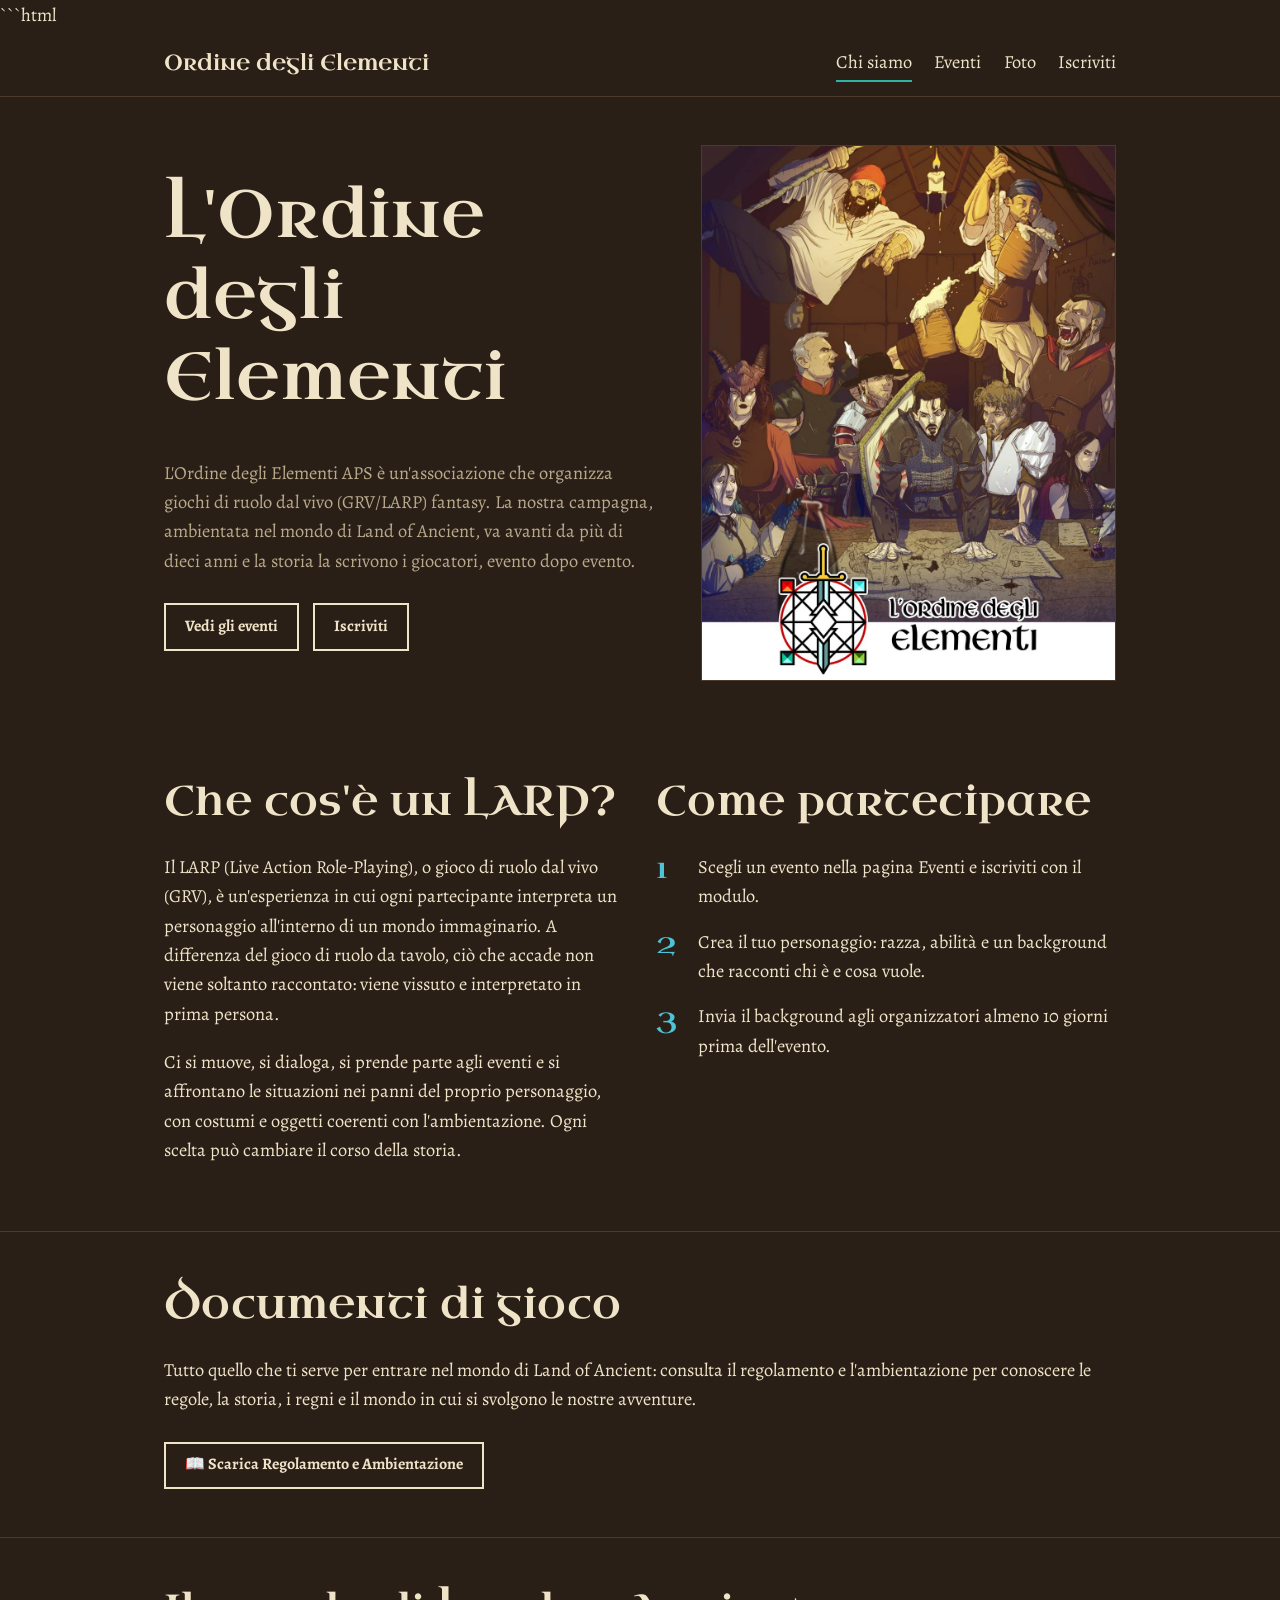
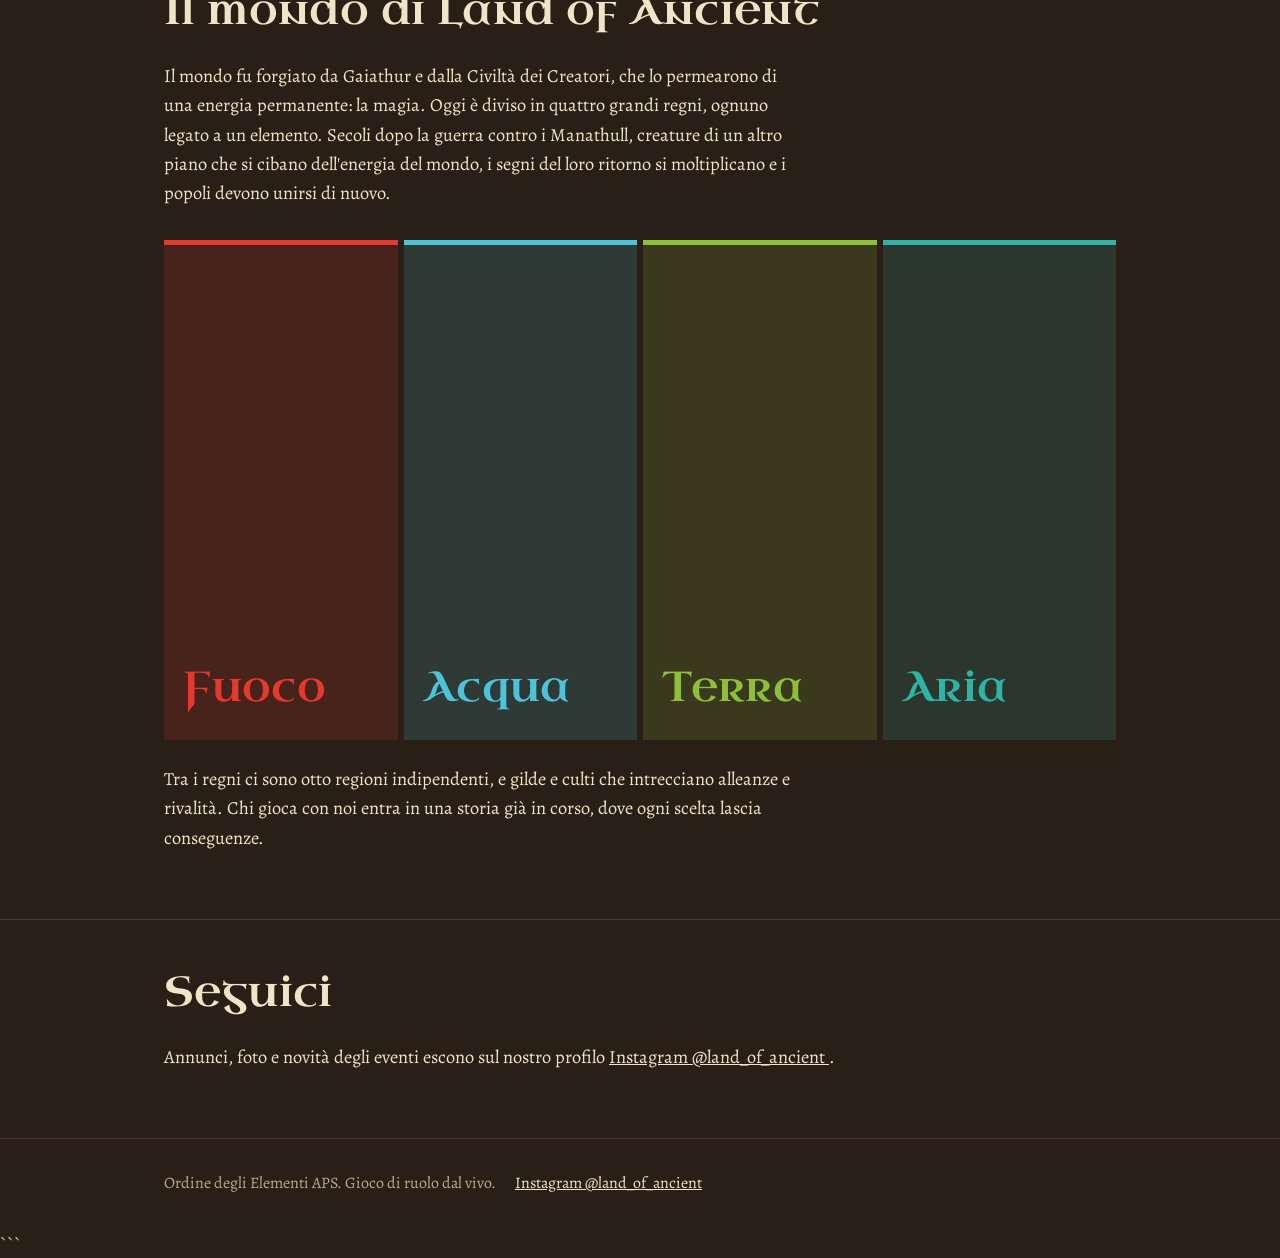
==== commit cfd55e03: "Refactor documents section in index.html Consolidate documents section and update links." ====
--- a/index.html
+++ b/index.html
@@ -137,29 +137,13 @@
 
   <!-- DOCUMENTI -->
 
-  <section>
-
-    <div class="wrap">
-
-      <h2>Documenti di gioco</h2>
-
-      <p>
-        Tutto quello che ti serve per entrare nel mondo di Land of Ancient:
-        consulta il regolamento per conoscere le regole di gioco e
-        l'ambientazione per scoprire la storia, i regni e il mondo
-        in cui si svolgono le nostre avventure.
-      </p>
-
-      <a class="btn" href="documenti/regolamento.pdf" target="_blank" rel="noopener">
-        📖 Scarica il Regolamento
-      </a>
-
-      <a class="btn" href="documenti/ambientazione.pdf" target="_blank" rel="noopener">
-        🌍 Scarica l'Ambientazione
-      </a>
-
-    </div>
-
+  <section> <div class="wrap"> <h2>Documenti di gioco</h2> 
+    <p> 
+      Tutto quello che ti serve per entrare nel mondo di Land of Ancient: consulta il regolamento e l'ambientazione per conoscere le regole, la storia, i regni e il mondo in cui si svolgono le nostre avventure. 
+    </p>
+    <a class="btn" href="documenti/regolamento-e-ambientazione.pdf" target="_blank" rel="noopener"> 📖 Scarica Regolamento e Ambientazione 
+    </a> 
+  </div> 
   </section>
 
 
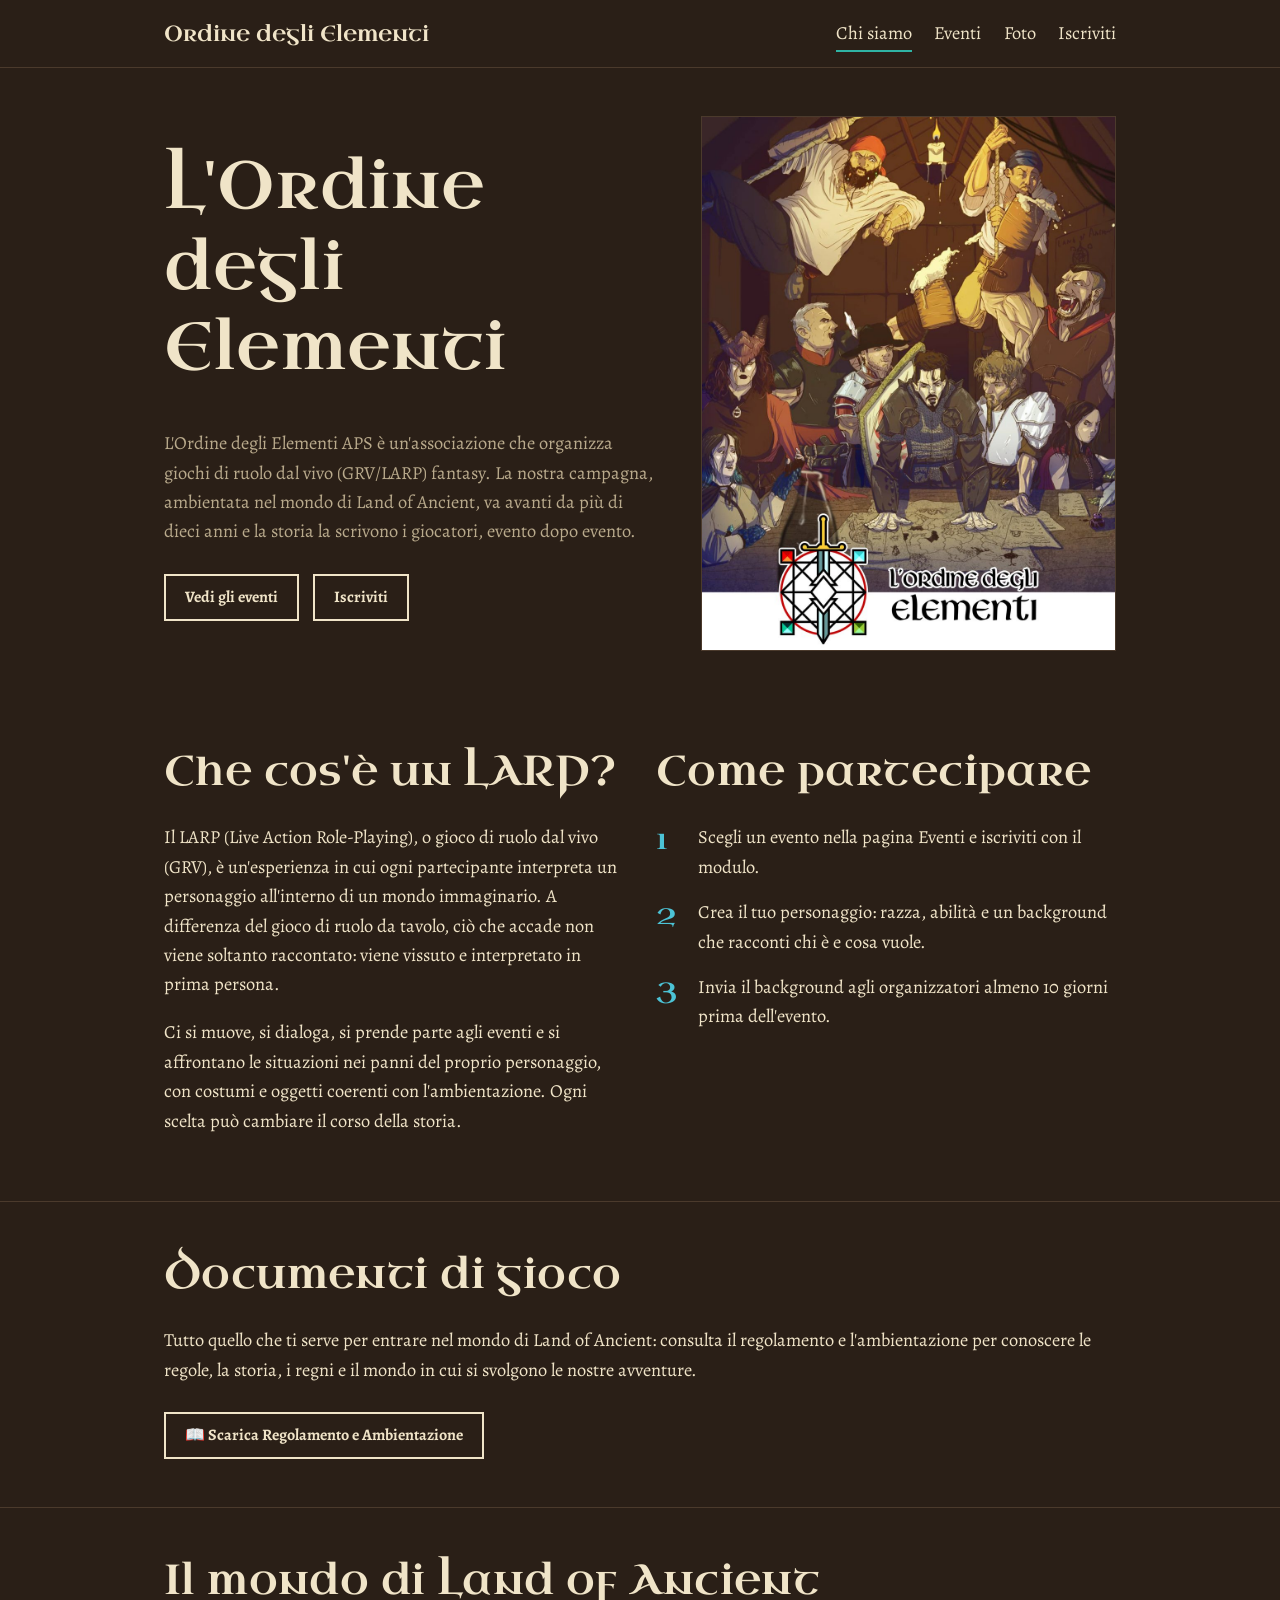
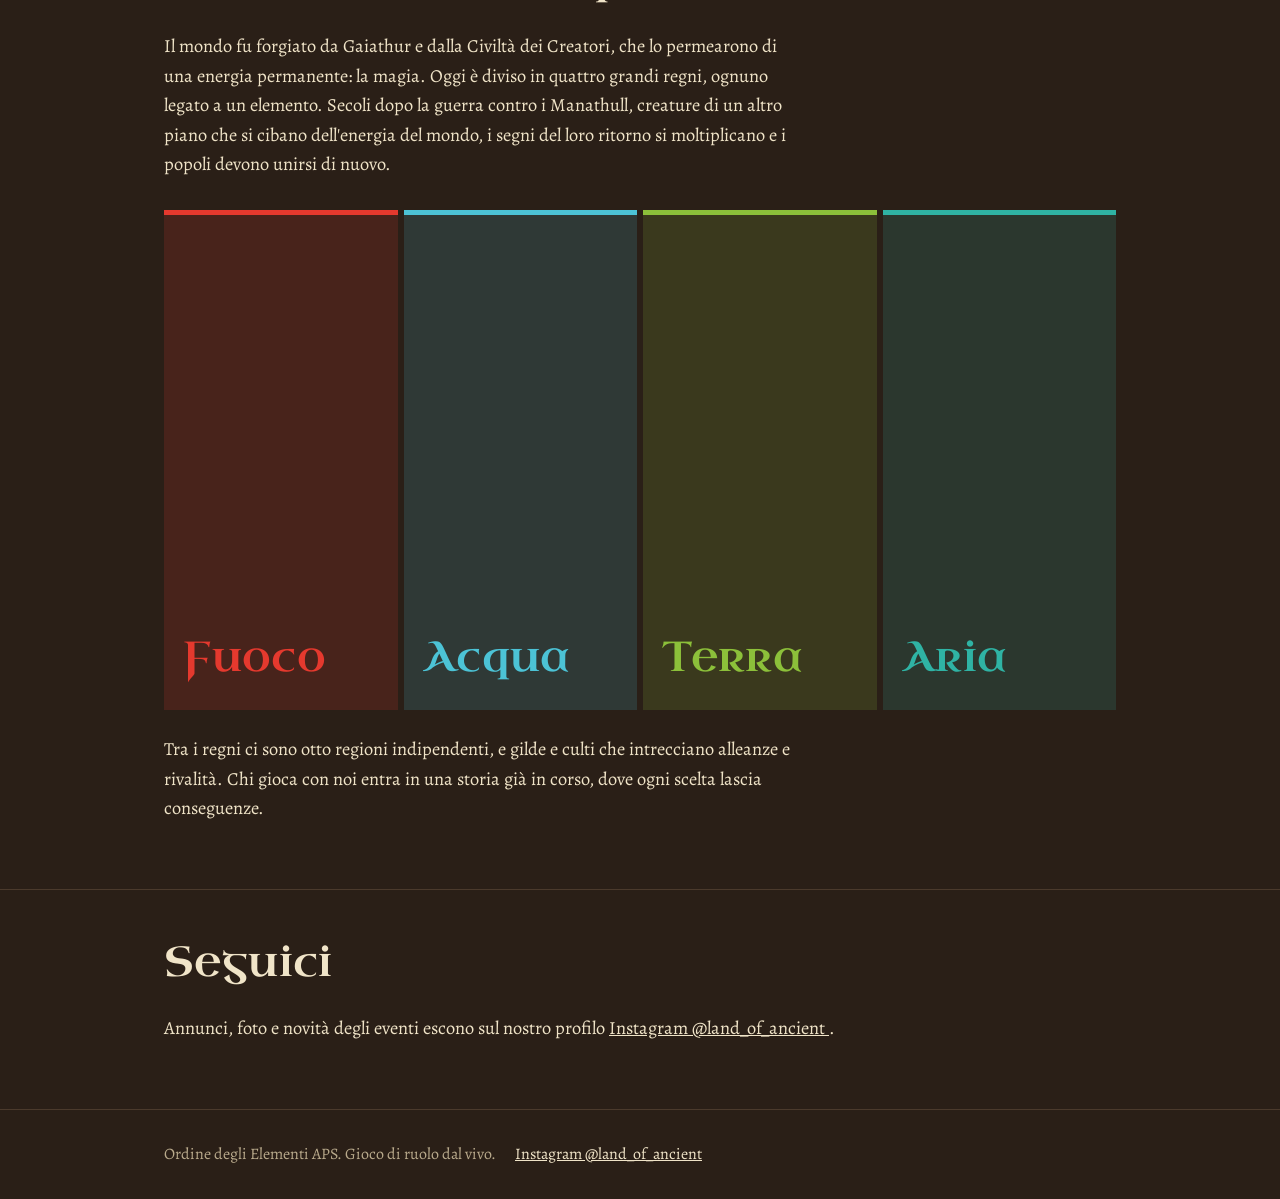
==== commit e637c2db: "Fix HTML structure by removing unnecessary code block" ====
--- a/index.html
+++ b/index.html
@@ -1,4 +1,3 @@
-```html
 <!doctype html>
 <html lang="it">
 
@@ -266,4 +265,3 @@
 
 </body>
 </html>
-```
